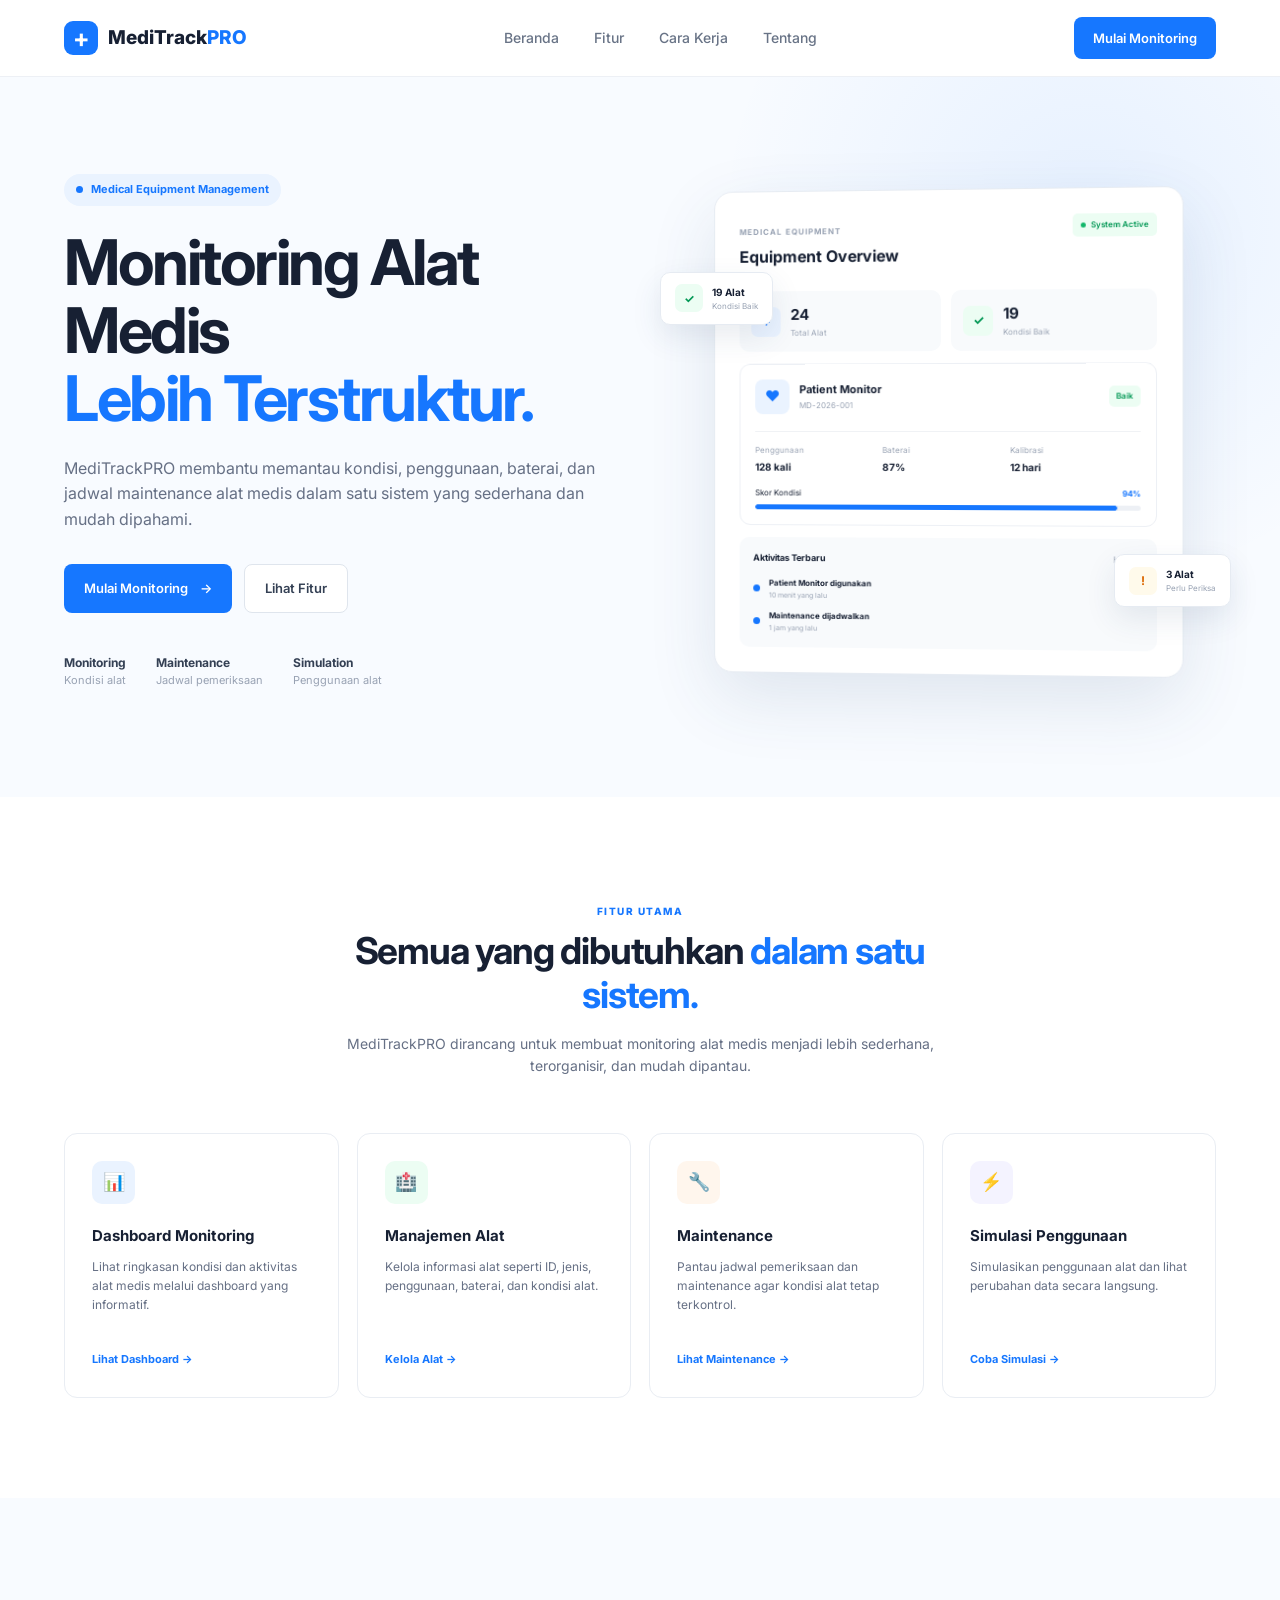
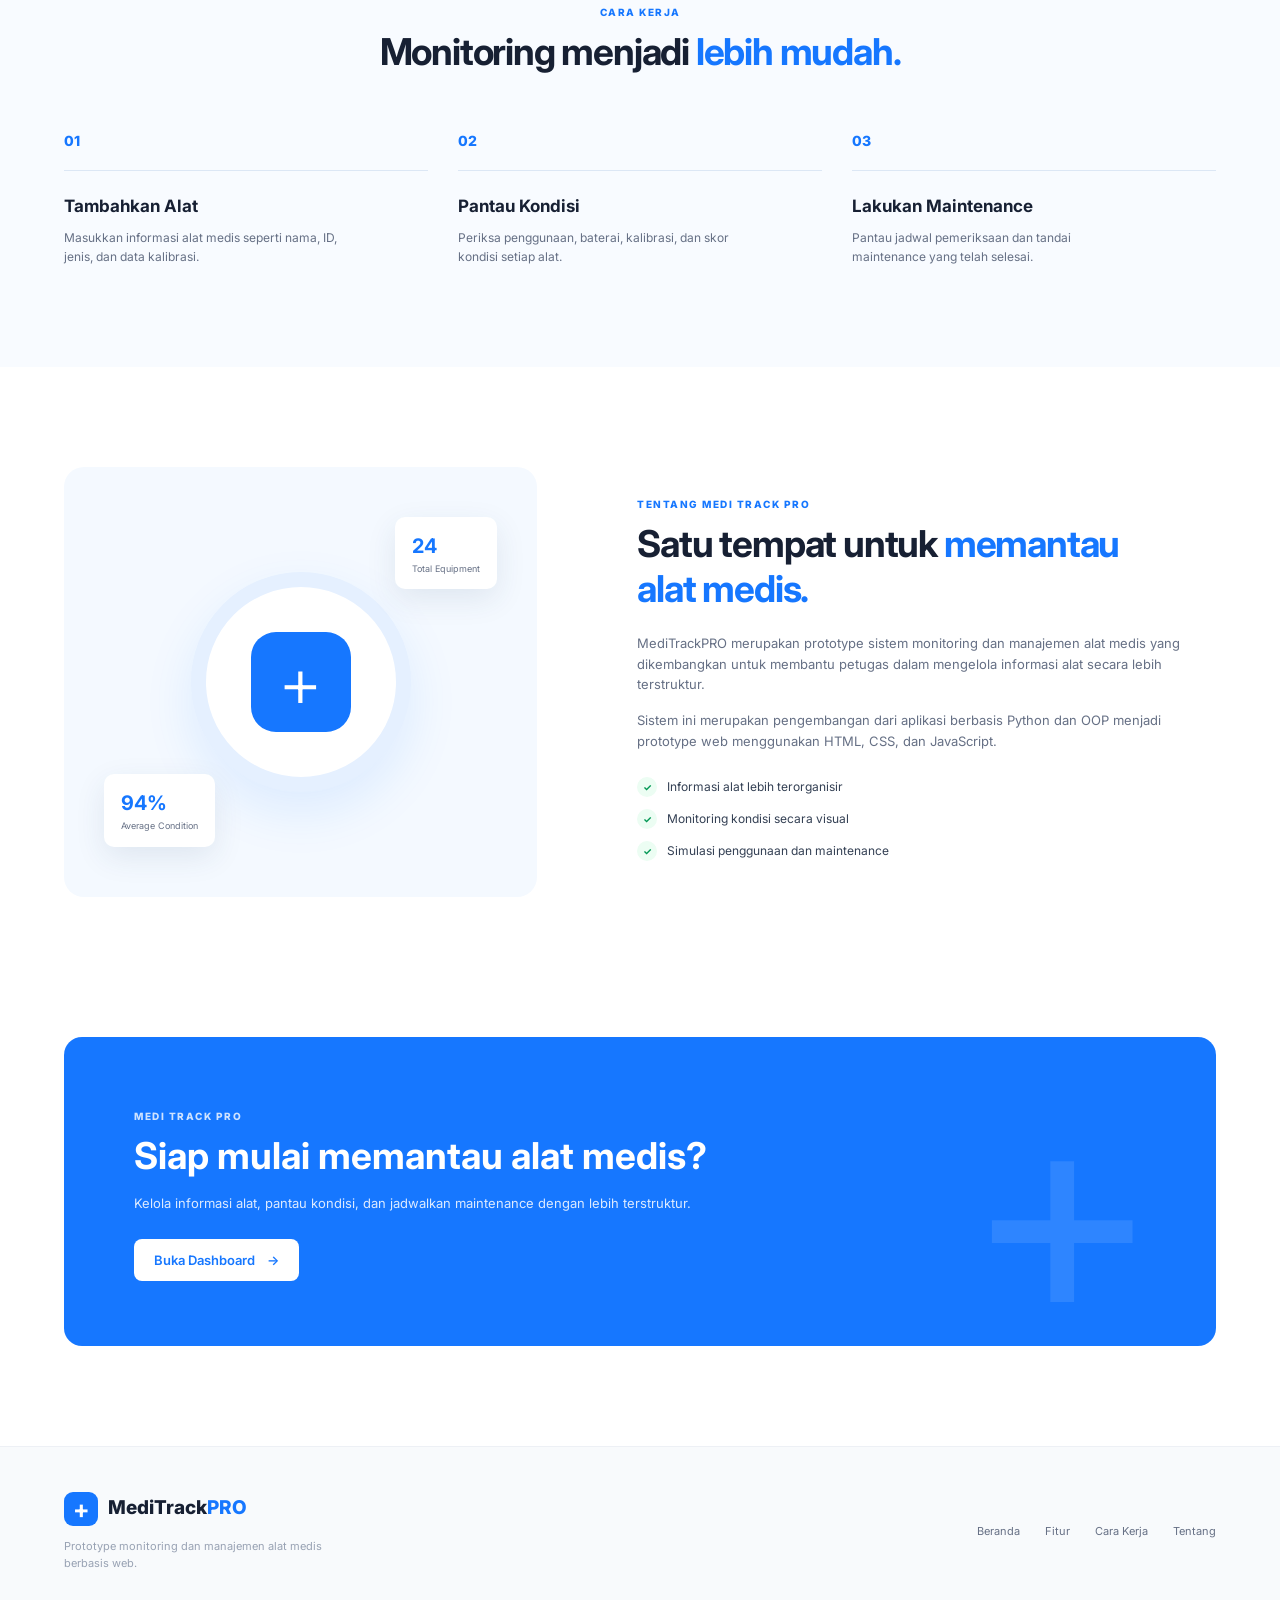
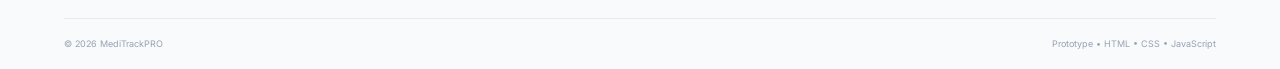
==== html/index.html @ 09cf493b "commit pertama" ====
<!DOCTYPE html>
<html lang="id">
<head>
    <meta charset="UTF-8">
    <meta name="viewport" content="width=device-width, initial-scale=1.0">

    <title>MediTrackPRO | Monitoring Alat Medis</title>

    <link rel="stylesheet" href="../css/style.css">

    <!-- Google Font -->
    <link rel="preconnect" href="https://fonts.googleapis.com">
    <link rel="preconnect" href="https://fonts.gstatic.com" crossorigin>
    <link href="https://fonts.googleapis.com/css2?family=Inter:wght@400;500;600;700;800&display=swap" rel="stylesheet">
</head>

<body>

    <!-- ================= NAVBAR ================= -->

    <header class="navbar">
        <div class="container nav-container">

            <a href="#" class="logo">
                <div class="logo-icon">+</div>
                <span>MediTrack<span>PRO</span></span>
            </a>

            <nav class="nav-menu" id="navMenu">
                <a href="#home">Beranda</a>
                <a href="#features">Fitur</a>
                <a href="#how-it-works">Cara Kerja</a>
                <a href="#about">Tentang</a>
            </nav>

            <a href="dashboard.html" class="nav-button">
                Mulai Monitoring
            </a>

            <button class="menu-toggle" id="menuToggle">
                ☰
            </button>

        </div>
    </header>


    <!-- ================= HERO ================= -->

    <main>

        <section class="hero" id="home">

            <div class="container hero-container">

                <div class="hero-content">

                    <div class="hero-badge">
                        <span class="badge-dot"></span>
                        Medical Equipment Management
                    </div>

                    <h1>
                        Monitoring Alat Medis
                        <span>Lebih Terstruktur.</span>
                    </h1>

                    <p>
                        MediTrackPRO membantu memantau kondisi, penggunaan,
                        baterai, dan jadwal maintenance alat medis dalam
                        satu sistem yang sederhana dan mudah dipahami.
                    </p>

                    <div class="hero-buttons">

                        <a href="dashboard.html" class="btn btn-primary">
                            Mulai Monitoring
                            <span>→</span>
                        </a>

                        <a href="#features" class="btn btn-secondary">
                            Lihat Fitur
                        </a>

                    </div>

                    <div class="hero-info">

                        <div class="info-item">
                            <strong>Monitoring</strong>
                            <span>Kondisi alat</span>
                        </div>

                        <div class="info-item">
                            <strong>Maintenance</strong>
                            <span>Jadwal pemeriksaan</span>
                        </div>

                        <div class="info-item">
                            <strong>Simulation</strong>
                            <span>Penggunaan alat</span>
                        </div>

                    </div>

                </div>


                <!-- HERO VISUAL -->

                <div class="hero-visual">

                    <div class="dashboard-card">

                        <div class="dashboard-header">
                            <div>
                                <small>MEDICAL EQUIPMENT</small>
                                <h3>Equipment Overview</h3>
                            </div>

                            <div class="status-online">
                                <span></span>
                                System Active
                            </div>
                        </div>


                        <div class="mini-stats">

                            <div class="mini-stat">
                                <div class="mini-icon blue">+</div>
                                <div>
                                    <strong>24</strong>
                                    <span>Total Alat</span>
                                </div>
                            </div>

                            <div class="mini-stat">
                                <div class="mini-icon green">✓</div>
                                <div>
                                    <strong>19</strong>
                                    <span>Kondisi Baik</span>
                                </div>
                            </div>

                        </div>


                        <div class="equipment-card">

                            <div class="equipment-top">

                                <div class="equipment-icon">
                                    ♥
                                </div>

                                <div class="equipment-name">
                                    <strong>Patient Monitor</strong>
                                    <span>MD-2026-001</span>
                                </div>

                                <div class="condition good">
                                    Baik
                                </div>

                            </div>


                            <div class="equipment-details">

                                <div>
                                    <span>Penggunaan</span>
                                    <strong>128 kali</strong>
                                </div>

                                <div>
                                    <span>Baterai</span>
                                    <strong>87%</strong>
                                </div>

                                <div>
                                    <span>Kalibrasi</span>
                                    <strong>12 hari</strong>
                                </div>

                            </div>


                            <div class="progress-container">

                                <div class="progress-label">
                                    <span>Skor Kondisi</span>
                                    <strong>94%</strong>
                                </div>

                                <div class="progress-bar">
                                    <div class="progress-fill"></div>
                                </div>

                            </div>

                        </div>


                        <div class="activity-card">

                            <div class="activity-title">
                                <strong>Aktivitas Terbaru</strong>
                                <span>Hari ini</span>
                            </div>

                            <div class="activity-item">
                                <div class="activity-dot"></div>

                                <div>
                                    <strong>Patient Monitor digunakan</strong>
                                    <span>10 menit yang lalu</span>
                                </div>
                            </div>

                            <div class="activity-item">
                                <div class="activity-dot"></div>

                                <div>
                                    <strong>Maintenance dijadwalkan</strong>
                                    <span>1 jam yang lalu</span>
                                </div>
                            </div>

                        </div>

                    </div>

                    <div class="floating-card floating-card-1">
                        <span>✓</span>
                        <div>
                            <strong>19 Alat</strong>
                            <small>Kondisi Baik</small>
                        </div>
                    </div>

                    <div class="floating-card floating-card-2">
                        <span>!</span>
                        <div>
                            <strong>3 Alat</strong>
                            <small>Perlu Periksa</small>
                        </div>
                    </div>

                </div>

            </div>

        </section>


        <!-- ================= FEATURES ================= -->

        <section class="features section" id="features">

            <div class="container">

                <div class="section-heading">

                    <span class="section-label">
                        FITUR UTAMA
                    </span>

                    <h2>
                        Semua yang dibutuhkan
                        <span>dalam satu sistem.</span>
                    </h2>

                    <p>
                        MediTrackPRO dirancang untuk membuat monitoring
                        alat medis menjadi lebih sederhana, terorganisir,
                        dan mudah dipantau.
                    </p>

                </div>


                <div class="features-grid">

                    <div class="feature-card">

                        <div class="feature-icon blue-icon">
                            📊
                        </div>

                        <h3>Dashboard Monitoring</h3>

                        <p>
                            Lihat ringkasan kondisi dan aktivitas alat
                            medis melalui dashboard yang informatif.
                        </p>

                        <a href="#start">
                            Lihat Dashboard →
                        </a>

                    </div>


                    <div class="feature-card">

                        <div class="feature-icon green-icon">
                            🏥
                        </div>

                        <h3>Manajemen Alat</h3>

                        <p>
                            Kelola informasi alat seperti ID, jenis,
                            penggunaan, baterai, dan kondisi alat.
                        </p>

                        <a href="#start">
                            Kelola Alat →
                        </a>

                    </div>


                    <div class="feature-card">

                        <div class="feature-icon orange-icon">
                            🔧
                        </div>

                        <h3>Maintenance</h3>

                        <p>
                            Pantau jadwal pemeriksaan dan maintenance
                            agar kondisi alat tetap terkontrol.
                        </p>

                        <a href="#start">
                            Lihat Maintenance →
                        </a>

                    </div>


                    <div class="feature-card">

                        <div class="feature-icon purple-icon">
                            ⚡
                        </div>

                        <h3>Simulasi Penggunaan</h3>

                        <p>
                            Simulasikan penggunaan alat dan lihat
                            perubahan data secara langsung.
                        </p>

                        <a href="#start">
                            Coba Simulasi →
                        </a>

                    </div>

                </div>

            </div>

        </section>


        <!-- ================= HOW IT WORKS ================= -->

        <section class="how-it-works section" id="how-it-works">

            <div class="container">

                <div class="section-heading">

                    <span class="section-label">
                        CARA KERJA
                    </span>

                    <h2>
                        Monitoring menjadi
                        <span>lebih mudah.</span>
                    </h2>

                </div>


                <div class="steps">

                    <div class="step">

                        <div class="step-number">
                            01
                        </div>

                        <div class="step-line"></div>

                        <h3>Tambahkan Alat</h3>

                        <p>
                            Masukkan informasi alat medis seperti
                            nama, ID, jenis, dan data kalibrasi.
                        </p>

                    </div>


                    <div class="step">

                        <div class="step-number">
                            02
                        </div>

                        <div class="step-line"></div>

                        <h3>Pantau Kondisi</h3>

                        <p>
                            Periksa penggunaan, baterai, kalibrasi,
                            dan skor kondisi setiap alat.
                        </p>

                    </div>


                    <div class="step">

                        <div class="step-number">
                            03
                        </div>

                        <div class="step-line"></div>

                        <h3>Lakukan Maintenance</h3>

                        <p>
                            Pantau jadwal pemeriksaan dan tandai
                            maintenance yang telah selesai.
                        </p>

                    </div>

                </div>

            </div>

        </section>


        <!-- ================= ABOUT ================= -->

        <section class="about section" id="about">

            <div class="container about-container">

                <div class="about-visual">

                    <div class="about-circle">
                        <div class="medical-cross">
                            +
                        </div>
                    </div>

                    <div class="about-stat stat-top">
                        <strong>24</strong>
                        <span>Total Equipment</span>
                    </div>

                    <div class="about-stat stat-bottom">
                        <strong>94%</strong>
                        <span>Average Condition</span>
                    </div>

                </div>


                <div class="about-content">

                    <span class="section-label">
                        TENTANG MEDI TRACK PRO
                    </span>

                    <h2>
                        Satu tempat untuk
                        <span>memantau alat medis.</span>
                    </h2>

                    <p>
                        MediTrackPRO merupakan prototype sistem monitoring
                        dan manajemen alat medis yang dikembangkan untuk
                        membantu petugas dalam mengelola informasi alat
                        secara lebih terstruktur.
                    </p>

                    <p>
                        Sistem ini merupakan pengembangan dari aplikasi
                        berbasis Python dan OOP menjadi prototype web
                        menggunakan HTML, CSS, dan JavaScript.
                    </p>


                    <div class="about-list">

                        <div>
                            <span>✓</span>
                            Informasi alat lebih terorganisir
                        </div>

                        <div>
                            <span>✓</span>
                            Monitoring kondisi secara visual
                        </div>

                        <div>
                            <span>✓</span>
                            Simulasi penggunaan dan maintenance
                        </div>

                    </div>

                </div>

            </div>

        </section>


        <!-- ================= CTA ================= -->

        <section class="cta-section" id="start">

            <div class="container">

                <div class="cta">

                    <div class="cta-content">

                        <span class="section-label">
                            MEDI TRACK PRO
                        </span>

                        <h2>
                            Siap mulai memantau
                            alat medis?
                        </h2>

                        <p>
                            Kelola informasi alat, pantau kondisi,
                            dan jadwalkan maintenance dengan lebih
                            terstruktur.
                        </p>

                        <button class="btn btn-white" id="startButton">
                            Buka Dashboard
                            <span>→</span>
                        </button>

                    </div>

                    <div class="cta-symbol">
                        +
                    </div>

                </div>

            </div>

        </section>

    </main>


    <!-- ================= FOOTER ================= -->

    <footer class="footer">

        <div class="container footer-container">

            <div class="footer-brand">

                <a href="#" class="logo">
                    <div class="logo-icon">+</div>
                    <span>MediTrack<span>PRO</span></span>
                </a>

                <p>
                    Prototype monitoring dan manajemen
                    alat medis berbasis web.
                </p>

            </div>


            <div class="footer-links">

                <a href="#home">Beranda</a>
                <a href="#features">Fitur</a>
                <a href="#how-it-works">Cara Kerja</a>
                <a href="#about">Tentang</a>

            </div>

        </div>


        <div class="container footer-bottom">

            <span>
                © 2026 MediTrackPRO
            </span>

            <span>
                Prototype • HTML • CSS • JavaScript
            </span>

        </div>

    </footer>


    <script src="../js/app.js"></script>

</body>
</html>
---- css/style.css ----
/* =========================================
   GLOBAL
========================================= */

* {
    margin: 0;
    padding: 0;
    box-sizing: border-box;
}

html {
    scroll-behavior: smooth;
}

body {
    font-family: "Inter", sans-serif;
    color: #172033;
    background: #ffffff;
    line-height: 1.6;
}

a {
    text-decoration: none;
    color: inherit;
}

button {
    font-family: inherit;
}

.container {
    width: min(1180px, 90%);
    margin: 0 auto;
}

.section {
    padding: 100px 0;
}


/* =========================================
   NAVBAR
========================================= */

.navbar {
    position: sticky;
    top: 0;
    z-index: 1000;
    background: rgba(255, 255, 255, 0.95);
    border-bottom: 1px solid #edf0f5;
    backdrop-filter: blur(10px);
}

.nav-container {
    height: 76px;
    display: flex;
    align-items: center;
    justify-content: space-between;
}

.logo {
    display: flex;
    align-items: center;
    gap: 10px;
    font-size: 19px;
    font-weight: 800;
    color: #172033;
}

.logo span span {
    color: #1677ff;
}

.logo-icon {
    width: 34px;
    height: 34px;
    border-radius: 9px;
    background: #1677ff;
    color: white;
    display: flex;
    align-items: center;
    justify-content: center;
    font-size: 25px;
    font-weight: 700;
}

.nav-menu {
    display: flex;
    align-items: center;
    gap: 35px;
}

.nav-menu a {
    color: #687386;
    font-size: 14px;
    font-weight: 500;
    transition: 0.2s;
}

.nav-menu a:hover {
    color: #1677ff;
}

.nav-button {
    padding: 11px 19px;
    border-radius: 8px;
    background: #1677ff;
    color: white;
    font-size: 13px;
    font-weight: 600;
    transition: 0.2s;
}

.nav-button:hover {
    background: #0967e5;
    transform: translateY(-1px);
}

.menu-toggle {
    display: none;
    border: none;
    background: transparent;
    font-size: 25px;
    cursor: pointer;
}


/* =========================================
   HERO
========================================= */

.hero {
    background:
        radial-gradient(
            circle at 85% 20%,
            rgba(22, 119, 255, 0.08),
            transparent 30%
        ),
        #f8fbff;
    padding: 90px 0 100px;
    overflow: hidden;
}

.hero-container {
    display: grid;
    grid-template-columns: 1fr 1fr;
    align-items: center;
    gap: 70px;
}

.hero-badge {
    display: inline-flex;
    align-items: center;
    gap: 8px;
    padding: 7px 12px;
    border-radius: 30px;
    background: #eaf3ff;
    color: #1677ff;
    font-size: 11px;
    font-weight: 700;
    margin-bottom: 22px;
}

.badge-dot {
    width: 7px;
    height: 7px;
    border-radius: 50%;
    background: #1677ff;
}

.hero h1 {
    max-width: 600px;
    font-size: clamp(40px, 5vw, 63px);
    line-height: 1.08;
    letter-spacing: -2.5px;
    margin-bottom: 24px;
}

.hero h1 span {
    color: #1677ff;
    display: block;
}

.hero-content > p {
    max-width: 560px;
    color: #667085;
    font-size: 16px;
    margin-bottom: 32px;
}

.hero-buttons {
    display: flex;
    gap: 12px;
    margin-bottom: 40px;
}

.btn {
    display: inline-flex;
    align-items: center;
    justify-content: center;
    gap: 12px;
    border-radius: 8px;
    padding: 13px 20px;
    border: none;
    cursor: pointer;
    font-size: 13px;
    font-weight: 600;
    transition: 0.2s;
}

.btn-primary {
    background: #1677ff;
    color: white;
}

.btn-primary:hover {
    background: #0967e5;
    transform: translateY(-2px);
}

.btn-secondary {
    background: white;
    border: 1px solid #dfe5ed;
    color: #344054;
}

.btn-secondary:hover {
    border-color: #1677ff;
    color: #1677ff;
}

.hero-info {
    display: flex;
    gap: 30px;
}

.info-item {
    display: flex;
    flex-direction: column;
}

.info-item strong {
    font-size: 12px;
    color: #344054;
}

.info-item span {
    font-size: 11px;
    color: #98a2b3;
}


/* =========================================
   HERO DASHBOARD VISUAL
========================================= */

.hero-visual {
    position: relative;
    min-height: 530px;
    display: flex;
    align-items: center;
    justify-content: center;
}

.dashboard-card {
    width: 470px;
    background: white;
    border: 1px solid #e6ebf2;
    border-radius: 18px;
    padding: 25px;
    box-shadow: 0 25px 70px rgba(38, 73, 112, 0.12);
    transform: perspective(1000px) rotateY(-3deg);
}

.dashboard-header {
    display: flex;
    justify-content: space-between;
    align-items: flex-start;
    margin-bottom: 22px;
}

.dashboard-header small {
    color: #98a2b3;
    font-size: 8px;
    font-weight: 700;
    letter-spacing: 1px;
}

.dashboard-header h3 {
    font-size: 16px;
    margin-top: 2px;
}

.status-online {
    display: flex;
    align-items: center;
    gap: 5px;
    padding: 5px 8px;
    background: #ecfdf3;
    color: #039855;
    border-radius: 5px;
    font-size: 8px;
    font-weight: 600;
}

.status-online span {
    width: 5px;
    height: 5px;
    background: #12b76a;
    border-radius: 50%;
}


/* Mini stats */

.mini-stats {
    display: grid;
    grid-template-columns: 1fr 1fr;
    gap: 10px;
    margin-bottom: 12px;
}

.mini-stat {
    display: flex;
    align-items: center;
    gap: 10px;
    padding: 12px;
    background: #f8fafc;
    border-radius: 10px;
}

.mini-icon {
    width: 30px;
    height: 30px;
    border-radius: 7px;
    display: flex;
    align-items: center;
    justify-content: center;
    font-weight: 700;
    font-size: 13px;
}

.mini-icon.blue {
    background: #eaf3ff;
    color: #1677ff;
}

.mini-icon.green {
    background: #ecfdf3;
    color: #039855;
}

.mini-stat div:last-child {
    display: flex;
    flex-direction: column;
}

.mini-stat strong {
    font-size: 15px;
}

.mini-stat span {
    font-size: 8px;
    color: #98a2b3;
}


/* Equipment */

.equipment-card {
    padding: 15px;
    border: 1px solid #edf0f5;
    border-radius: 11px;
    margin-bottom: 12px;
}

.equipment-top {
    display: flex;
    align-items: center;
    gap: 10px;
}

.equipment-icon {
    width: 35px;
    height: 35px;
    border-radius: 8px;
    background: #eaf3ff;
    color: #1677ff;
    display: flex;
    align-items: center;
    justify-content: center;
    font-size: 15px;
}

.equipment-name {
    flex: 1;
    display: flex;
    flex-direction: column;
}

.equipment-name strong {
    font-size: 11px;
}

.equipment-name span {
    color: #98a2b3;
    font-size: 8px;
}

.condition {
    padding: 4px 7px;
    border-radius: 5px;
    font-size: 8px;
    font-weight: 600;
}

.condition.good {
    color: #039855;
    background: #ecfdf3;
}

.equipment-details {
    display: grid;
    grid-template-columns: repeat(3, 1fr);
    margin-top: 17px;
    padding: 12px 0;
    border-top: 1px solid #f0f2f5;
}

.equipment-details div {
    display: flex;
    flex-direction: column;
}

.equipment-details span {
    font-size: 8px;
    color: #98a2b3;
}

.equipment-details strong {
    font-size: 10px;
    margin-top: 2px;
}

.progress-label {
    display: flex;
    justify-content: space-between;
    font-size: 8px;
    margin-bottom: 5px;
}

.progress-label strong {
    color: #1677ff;
}

.progress-bar {
    height: 5px;
    background: #edf0f5;
    border-radius: 10px;
    overflow: hidden;
}

.progress-fill {
    height: 100%;
    width: 94%;
    background: #1677ff;
    border-radius: 10px;
}


/* Activity */

.activity-card {
    padding: 14px;
    border-radius: 10px;
    background: #f8fafc;
}

.activity-title {
    display: flex;
    justify-content: space-between;
    font-size: 9px;
    margin-bottom: 12px;
}

.activity-title span {
    color: #98a2b3;
}

.activity-item {
    display: flex;
    align-items: center;
    gap: 9px;
    margin-bottom: 9px;
}

.activity-item:last-child {
    margin-bottom: 0;
}

.activity-dot {
    width: 7px;
    height: 7px;
    background: #1677ff;
    border-radius: 50%;
}

.activity-item div:last-child {
    display: flex;
    flex-direction: column;
}

.activity-item strong {
    font-size: 8px;
}

.activity-item span {
    color: #98a2b3;
    font-size: 7px;
}


/* Floating Cards */

.floating-card {
    position: absolute;
    display: flex;
    align-items: center;
    gap: 9px;
    padding: 11px 14px;
    background: white;
    border: 1px solid #e6ebf2;
    border-radius: 10px;
    box-shadow: 0 12px 30px rgba(38, 73, 112, 0.1);
}

.floating-card > span {
    width: 28px;
    height: 28px;
    display: flex;
    align-items: center;
    justify-content: center;
    border-radius: 7px;
    font-size: 12px;
    font-weight: 700;
}

.floating-card strong,
.floating-card small {
    display: block;
}

.floating-card strong {
    font-size: 10px;
}

.floating-card small {
    font-size: 8px;
    color: #98a2b3;
}

.floating-card-1 {
    left: -15px;
    top: 105px;
}

.floating-card-1 > span {
    background: #ecfdf3;
    color: #039855;
}

.floating-card-2 {
    right: -15px;
    bottom: 90px;
}

.floating-card-2 > span {
    background: #fffaeb;
    color: #dc6803;
}


/* =========================================
   SECTION HEADING
========================================= */

.section-heading {
    max-width: 650px;
    margin: 0 auto 55px;
    text-align: center;
}

.section-label {
    display: inline-block;
    color: #1677ff;
    font-size: 10px;
    font-weight: 800;
    letter-spacing: 1.5px;
    margin-bottom: 10px;
}

.section-heading h2,
.about-content h2 {
    font-size: 37px;
    line-height: 1.2;
    letter-spacing: -1.2px;
}

.section-heading h2 span,
.about-content h2 span {
    color: #1677ff;
}

.section-heading p {
    color: #667085;
    font-size: 14px;
    margin-top: 15px;
}


/* =========================================
   FEATURES
========================================= */

.features {
    background: white;
}

.features-grid {
    display: grid;
    grid-template-columns: repeat(4, 1fr);
    gap: 18px;
}

.feature-card {
    padding: 27px;
    border: 1px solid #e9edf3;
    border-radius: 13px;
    transition: 0.25s;
}

.feature-card:hover {
    transform: translateY(-5px);
    border-color: #c9ddf8;
    box-shadow: 0 15px 35px rgba(38, 73, 112, 0.08);
}

.feature-icon {
    width: 43px;
    height: 43px;
    border-radius: 10px;
    display: flex;
    align-items: center;
    justify-content: center;
    font-size: 18px;
    margin-bottom: 20px;
}

.blue-icon {
    background: #eaf3ff;
}

.green-icon {
    background: #ecfdf3;
}

.orange-icon {
    background: #fff6ed;
}

.purple-icon {
    background: #f4f3ff;
}

.feature-card h3 {
    font-size: 15px;
    margin-bottom: 9px;
}

.feature-card p {
    color: #667085;
    font-size: 12px;
    min-height: 76px;
}

.feature-card a {
    display: inline-block;
    margin-top: 18px;
    color: #1677ff;
    font-size: 11px;
    font-weight: 700;
}


/* =========================================
   HOW IT WORKS
========================================= */

.how-it-works {
    background: #f8fbff;
}

.steps {
    display: grid;
    grid-template-columns: repeat(3, 1fr);
    gap: 30px;
}

.step {
    position: relative;
}

.step-number {
    font-size: 14px;
    font-weight: 800;
    color: #1677ff;
    margin-bottom: 18px;
}

.step-line {
    height: 1px;
    background: #dce7f5;
    margin-bottom: 22px;
}

.step h3 {
    font-size: 17px;
    margin-bottom: 8px;
}

.step p {
    color: #667085;
    font-size: 12px;
    max-width: 280px;
}


/* =========================================
   ABOUT
========================================= */

.about-container {
    display: grid;
    grid-template-columns: 0.9fr 1.1fr;
    gap: 100px;
    align-items: center;
}

.about-visual {
    height: 430px;
    position: relative;
    display: flex;
    align-items: center;
    justify-content: center;
    background: #f4f9ff;
    border-radius: 20px;
    overflow: hidden;
}

.about-circle {
    width: 220px;
    height: 220px;
    border-radius: 50%;
    background: white;
    border: 15px solid #e5f0ff;
    display: flex;
    align-items: center;
    justify-content: center;
    box-shadow: 0 20px 50px rgba(22, 119, 255, 0.1);
}

.medical-cross {
    width: 100px;
    height: 100px;
    border-radius: 25px;
    background: #1677ff;
    color: white;
    display: flex;
    align-items: center;
    justify-content: center;
    font-size: 70px;
    font-weight: 300;
}

.about-stat {
    position: absolute;
    background: white;
    padding: 13px 17px;
    border-radius: 10px;
    box-shadow: 0 10px 30px rgba(38, 73, 112, 0.1);
}

.about-stat strong,
.about-stat span {
    display: block;
}

.about-stat strong {
    font-size: 20px;
    color: #1677ff;
}

.about-stat span {
    color: #667085;
    font-size: 9px;
}

.stat-top {
    top: 50px;
    right: 40px;
}

.stat-bottom {
    bottom: 50px;
    left: 40px;
}

.about-content h2 {
    max-width: 500px;
    margin-bottom: 22px;
}

.about-content > p {
    color: #667085;
    font-size: 13px;
    max-width: 560px;
    margin-bottom: 15px;
}

.about-list {
    margin-top: 25px;
}

.about-list div {
    display: flex;
    align-items: center;
    gap: 10px;
    color: #344054;
    font-size: 12px;
    margin-bottom: 12px;
}

.about-list span {
    width: 20px;
    height: 20px;
    border-radius: 50%;
    background: #ecfdf3;
    color: #039855;
    display: flex;
    align-items: center;
    justify-content: center;
    font-size: 10px;
    font-weight: 700;
}


/* =========================================
   CTA
========================================= */

.cta-section {
    padding: 40px 0 100px;
}

.cta {
    position: relative;
    overflow: hidden;
    background: #1677ff;
    border-radius: 18px;
    padding: 65px 70px;
}

.cta-content {
    position: relative;
    z-index: 2;
    max-width: 580px;
}

.cta .section-label {
    color: #cfe3ff;
}

.cta h2 {
    color: white;
    font-size: 37px;
    line-height: 1.2;
    margin-bottom: 15px;
}

.cta p {
    color: #dceaff;
    font-size: 13px;
    margin-bottom: 25px;
}

.btn-white {
    background: white;
    color: #1677ff;
}

.btn-white:hover {
    transform: translateY(-2px);
    box-shadow: 0 8px 20px rgba(0, 0, 0, 0.12);
}

.cta-symbol {
    position: absolute;
    right: 60px;
    top: 20px;
    color: rgba(255, 255, 255, 0.1);
    font-size: 300px;
    line-height: 1;
}


/* =========================================
   FOOTER
========================================= */

.footer {
    background: #f8fafc;
    border-top: 1px solid #edf0f5;
}

.footer-container {
    display: flex;
    justify-content: space-between;
    padding: 45px 0;
}

.footer-brand {
    max-width: 300px;
}

.footer-brand p {
    margin-top: 12px;
    color: #98a2b3;
    font-size: 11px;
}

.footer-links {
    display: flex;
    gap: 25px;
    align-items: center;
}

.footer-links a {
    color: #667085;
    font-size: 11px;
}

.footer-links a:hover {
    color: #1677ff;
}

.footer-bottom {
    display: flex;
    justify-content: space-between;
    border-top: 1px solid #e7ebf0;
    padding: 18px 0;
    color: #98a2b3;
    font-size: 9px;
}


/* =========================================
   RESPONSIVE
========================================= */

@media (max-width: 1000px) {

    .hero-container {
        grid-template-columns: 1fr;
    }

    .hero-content {
        text-align: center;
    }

    .hero-content > p {
        margin-left: auto;
        margin-right: auto;
    }

    .hero-buttons,
    .hero-info {
        justify-content: center;
    }

    .hero-visual {
        margin-top: 20px;
    }

    .features-grid {
        grid-template-columns: repeat(2, 1fr);
    }

    .about-container {
        grid-template-columns: 1fr;
        gap: 50px;
    }

    .about-content {
        text-align: center;
    }

    .about-content h2 {
        margin-left: auto;
        margin-right: auto;
    }

    .about-content > p {
        margin-left: auto;
        margin-right: auto;
    }

    .about-list {
        display: inline-block;
        text-align: left;
    }
}


@media (max-width: 700px) {

    .nav-menu,
    .nav-button {
        display: none;
    }

    .menu-toggle {
        display: block;
    }

    .nav-menu.active {
        display: flex;
        position: absolute;
        top: 76px;
        left: 0;
        width: 100%;
        padding: 20px;
        background: white;
        border-bottom: 1px solid #edf0f5;
        flex-direction: column;
        gap: 18px;
    }

    .hero {
        padding: 65px 0;
    }

    .hero h1 {
        font-size: 42px;
    }

    .hero-info {
        gap: 15px;
        flex-wrap: wrap;
    }

    .dashboard-card {
        width: 100%;
        transform: none;
    }

    .floating-card {
        display: none;
    }

    .features-grid {
        grid-template-columns: 1fr;
    }

    .steps {
        grid-template-columns: 1fr;
        gap: 35px;
    }

    .step-line {
        display: none;
    }

    .section {
        padding: 70px 0;
    }

    .section-heading h2,
    .about-content h2,
    .cta h2 {
        font-size: 30px;
    }

    .about-visual {
        height: 350px;
    }

    .about-circle {
        width: 170px;
        height: 170px;
    }

    .medical-cross {
        width: 75px;
        height: 75px;
        font-size: 50px;
    }

    .cta {
        padding: 45px 30px;
    }

    .cta-symbol {
        right: -20px;
        font-size: 200px;
    }

    .footer-container {
        flex-direction: column;
        gap: 25px;
    }

    .footer-links {
        flex-wrap: wrap;
    }

    .footer-bottom {
        flex-direction: column;
        gap: 8px;
    }
}


@media (max-width: 450px) {

    .hero h1 {
        font-size: 36px;
    }

    .hero-buttons {
        flex-direction: column;
    }

    .btn {
        width: 100%;
    }

    .equipment-details {
        grid-template-columns: 1fr;
        gap: 8px;
    }

    .dashboard-card {
        padding: 17px;
    }

    .dashboard-header {
        flex-direction: column;
        gap: 10px;
    }

    .mini-stats {
        grid-template-columns: 1fr;
    }
}
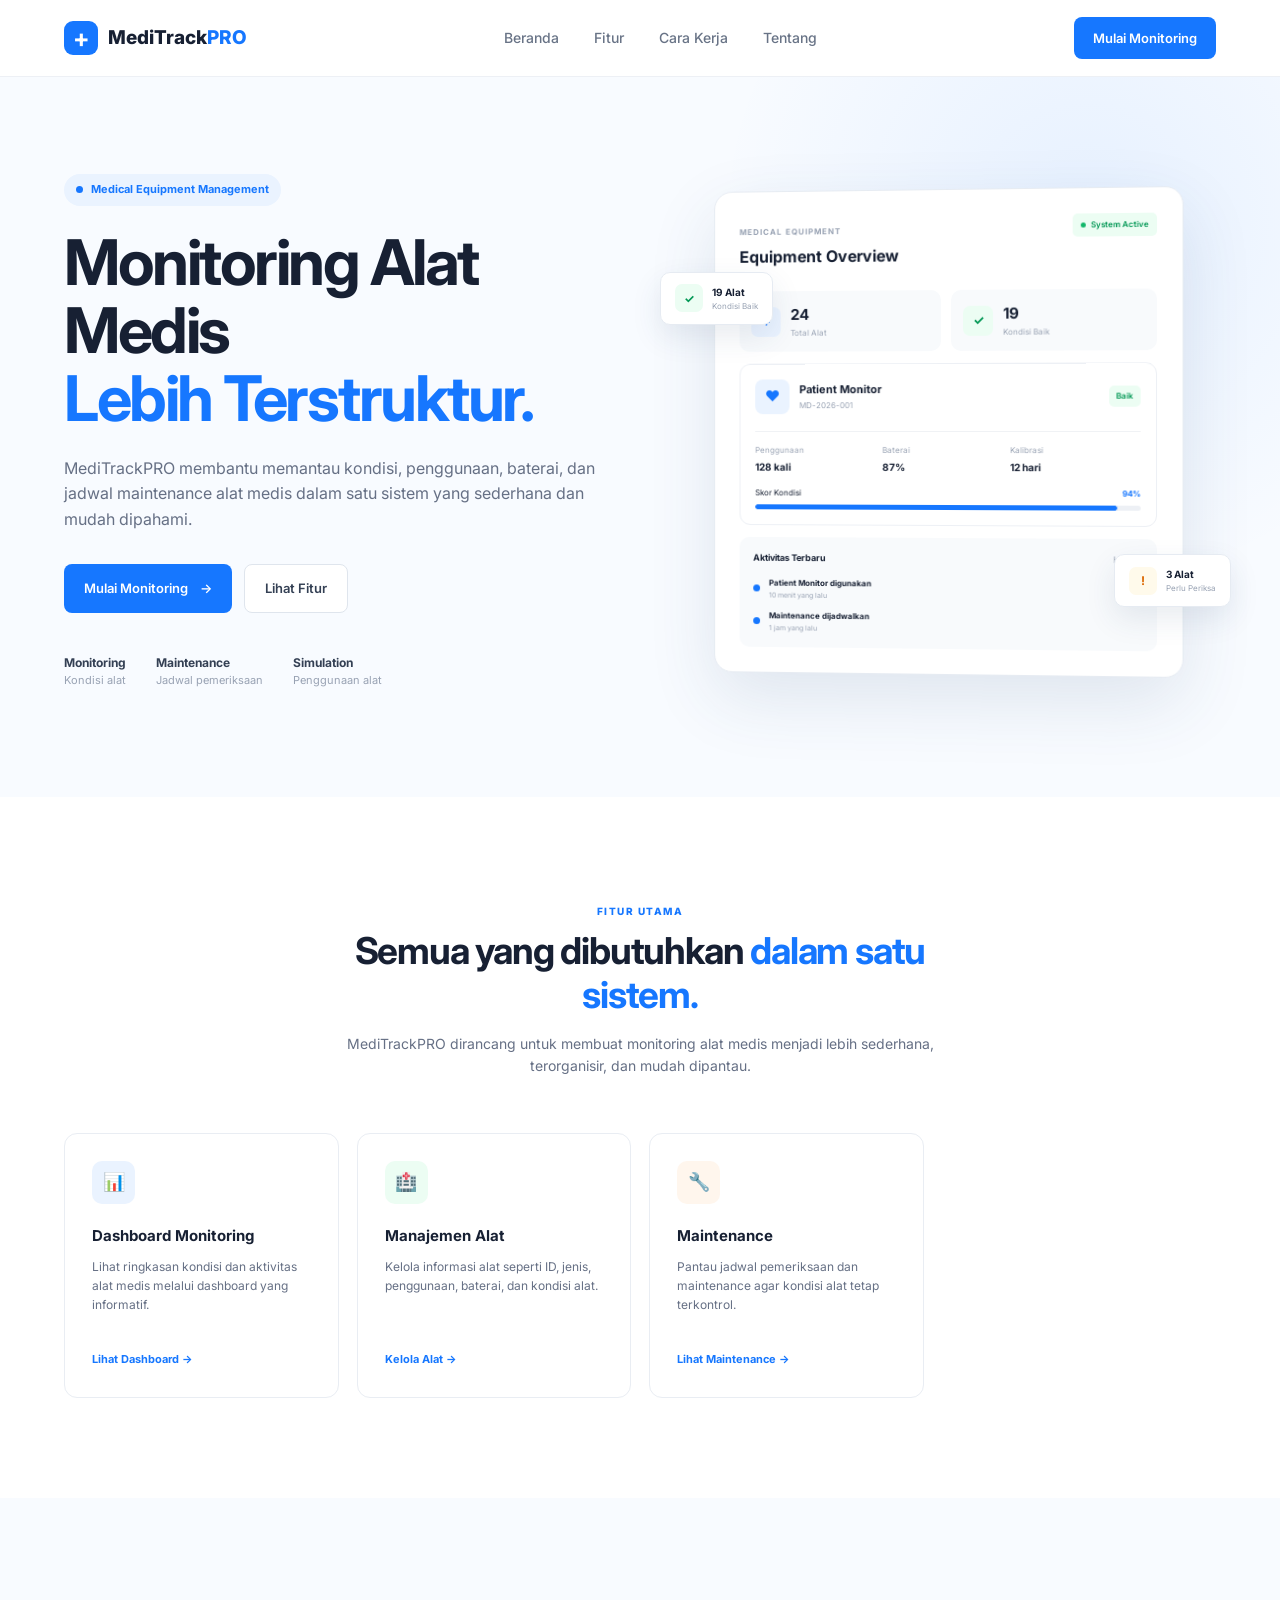
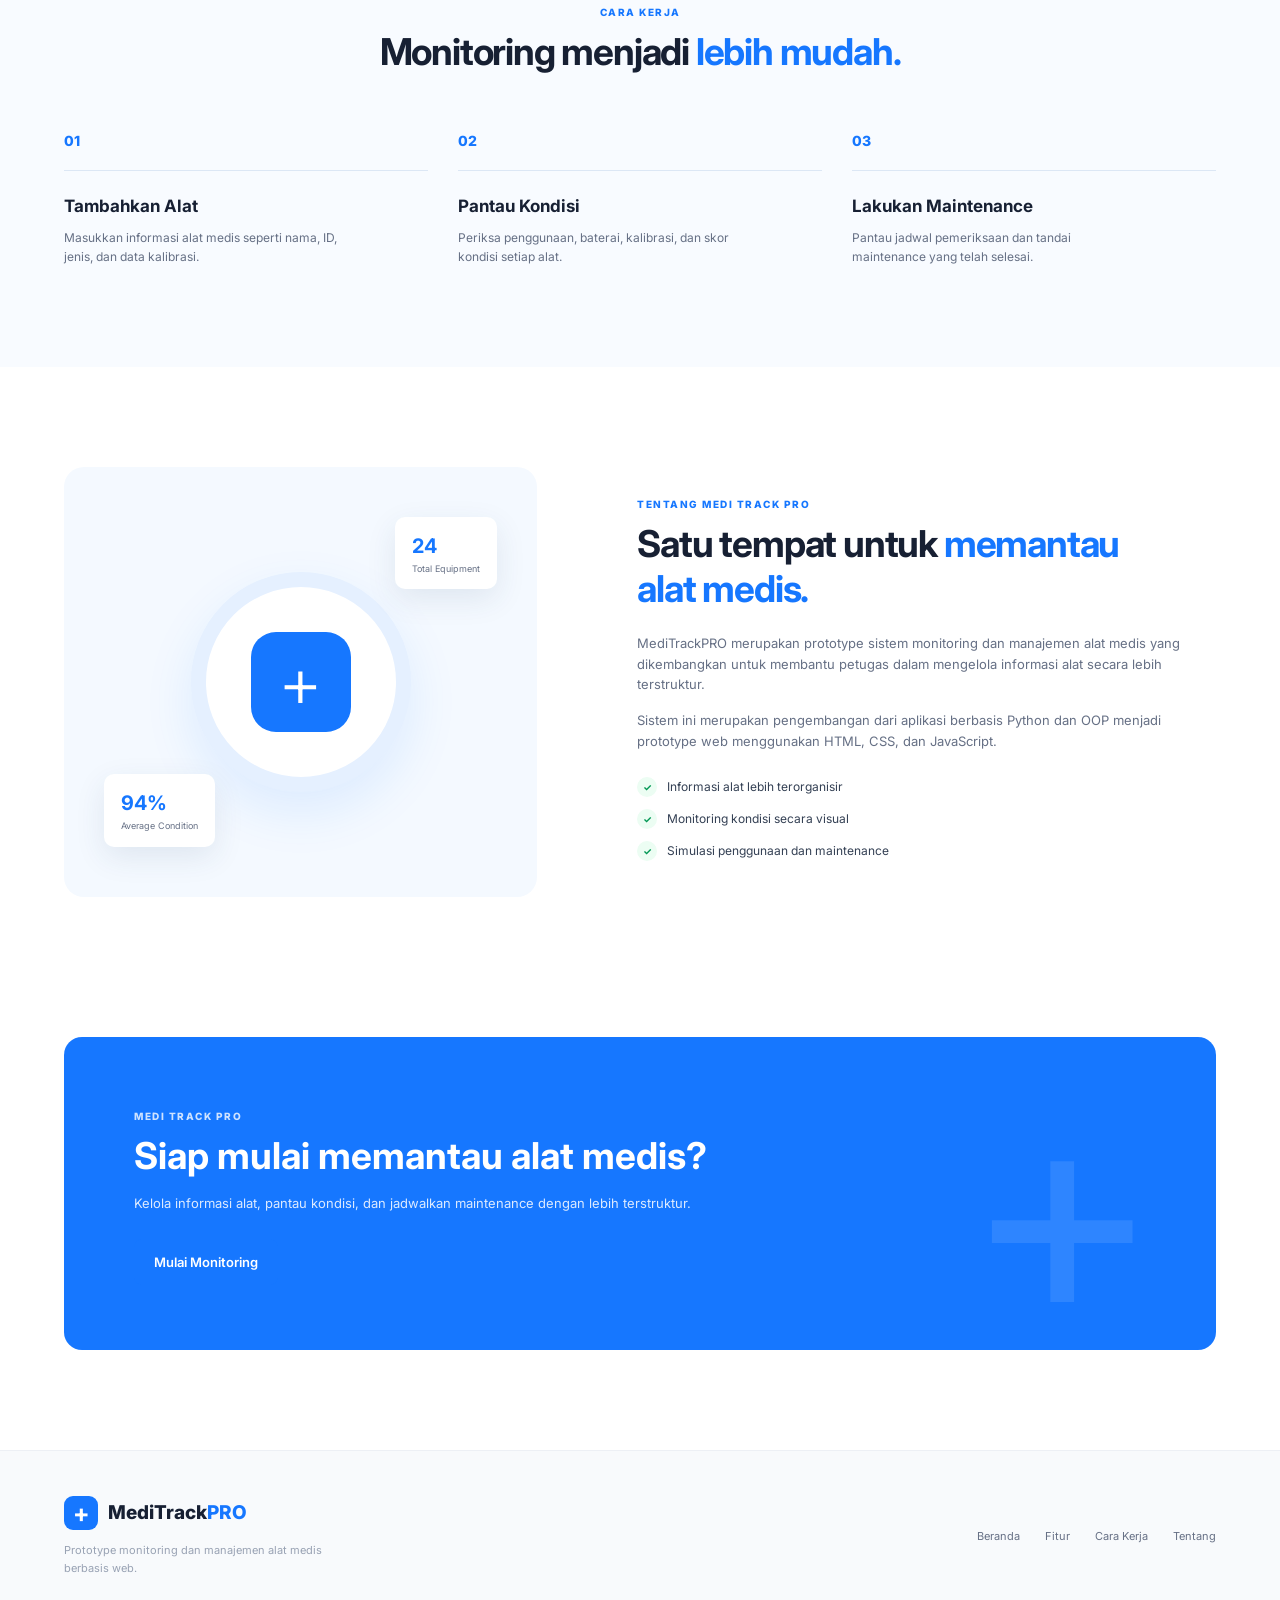
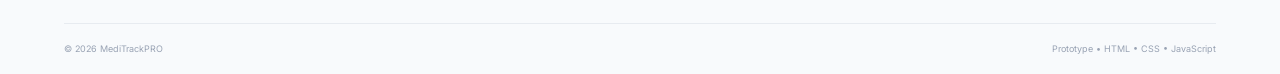
==== commit 5e597ffd: "update" ====
--- a/html/index.html
+++ b/html/index.html
@@ -340,27 +340,6 @@
                         </a>
 
                     </div>
-
-
-                    <div class="feature-card">
-
-                        <div class="feature-icon purple-icon">
-                            ⚡
-                        </div>
-
-                        <h3>Simulasi Penggunaan</h3>
-
-                        <p>
-                            Simulasikan penggunaan alat dan lihat
-                            perubahan data secara langsung.
-                        </p>
-
-                        <a href="#start">
-                            Coba Simulasi →
-                        </a>
-
-                    </div>
-
                 </div>
 
             </div>
@@ -553,10 +532,9 @@
                             terstruktur.
                         </p>
 
-                        <button class="btn btn-white" id="startButton">
-                            Buka Dashboard
-                            <span>→</span>
-                        </button>
+                        <a href="dashboard.html" class="btn btn-primary">
+                            Mulai Monitoring
+                        </a>
 
                     </div>
 
